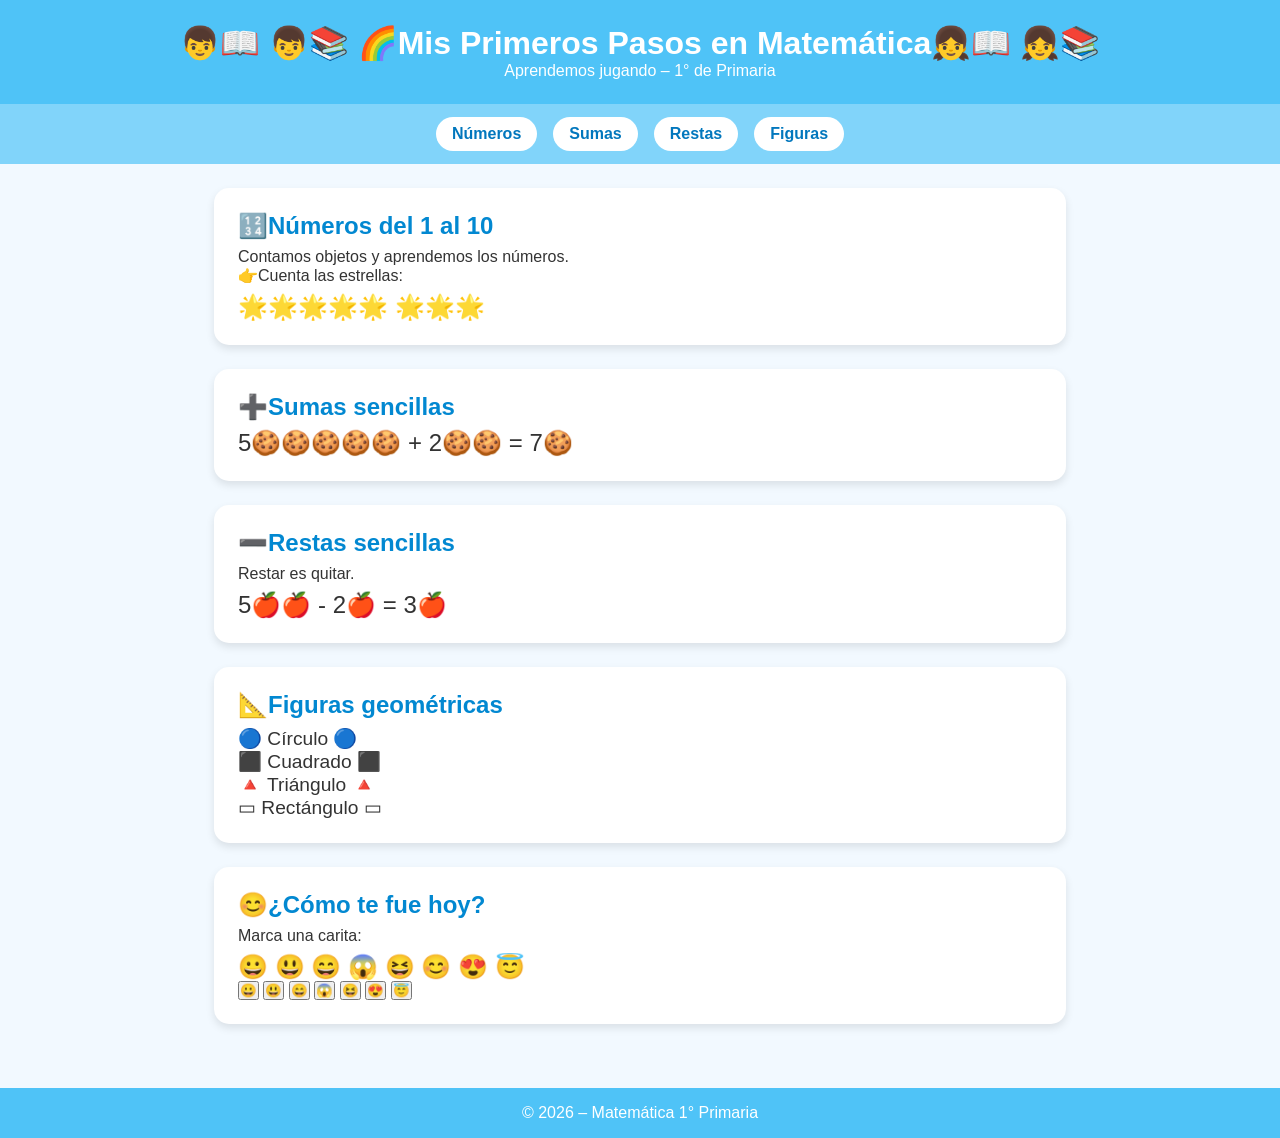
==== index.html @ a9d30af7 "Add files via upload" ====
﻿<!DOCTYPE html>
<html lang="es">
<head>
 <meta charset="UTF-8">
 <title>Matemática 1° Primaria</title>
 <meta name="viewport" content="width=device-width, initial-scale=1.0">
 <link rel="stylesheet" href="estilos.css">
</head>
<body>
<header>
 <h1> 👦📖 👦📚 🌈Mis Primeros Pasos en Matemática👧📖 👧📚</h1>
 <p>Aprendemos jugando – 1° de Primaria</p>
</header>
<nav>
 <a href="#numeros">Números</a>
 <a href="#suma">Sumas</a>
 <a href="#resta">Restas</a>
 <a href="#figuras">Figuras</a>
</nav>

<main>

<section id="numeros" class="tarjeta">
<h2>🔢Números del 1 al 10</h2>
<p>Contamos objetos y aprendemos los números.</p>
<p>👉Cuenta las estrellas:</p>
<p class="ejemplo">🌟🌟🌟🌟🌟 🌟🌟🌟</p>
</section>

<section id="suma" class="tarjeta">
<h2>➕Sumas sencillas</h2>
<p class="ejemplo">5🍪🍪🍪🍪🍪 + 2🍪🍪 = 7🍪</p>
</section>

<section id="resta" class="tarjeta">
<h2>➖Restas sencillas</h2>
 <p>Restar es quitar.</p>
<p class="ejemplo">5🍎🍎 - 2🍎 = 3🍎</p>
</section>

<section id="figuras" class="tarjeta">
<h2>📐Figuras geométricas</h2>
<ul>
<li>🔵 Círculo 🔵</li>
<li>⬛ Cuadrado ⬛</li>
<li>🔺 Triángulo 🔺</li>
<li>▭ Rectángulo ▭</li>
</ul>
</section>

<section class="tarjeta">
<h2>😊¿Cómo te fue hoy?</h2>
<p>Marca una carita:</p>
 <p class="ejemplo">😀 😃 😄 😱 😆  😊  😍  😇  </p>

<!-- AGREGADO -->
<button onclick="evaluar('😀')">😀</button>
<button onclick="evaluar('😃')">😃</button>
<button onclick="evaluar('😄')">😄</button>
<button onclick="evaluar('😱')">😱</button>
<button onclick="evaluar('😆')">😆</button>
<button onclick="evaluar('😍')">😍</button>
<button onclick="evaluar('😇')">😇</button>

</section>

<p id="final"></p>
</section>

</main>

<footer>
<p>© 2026 – Matemática 1° Primaria</p>
</footer>

<script src="js/script.js"></script>
</body>
</html>
---- estilos.css ----
﻿* {
 margin: 0;
 padding: 0;
 box-sizing: border-box;
 font-family: "Comic Sans MS", Arial, sans-serif;
}
body {
 background-color: #f2f9ff;
 color: #333;
}
header {
 background-color: #4fc3f7;
 color: white;
 text-align: center;
 padding: 1.5rem;
}
nav {
 background-color: #81d4fa;
 display: flex;
 justify-content: center;
 gap: 1rem;
 padding: 0.8rem;
}
nav a {
 background-color: white;
 padding: 0.5rem 1rem;
 border-radius: 20px;
 text-decoration: none;
 color: #0277bd;
 font-weight: bold;
}
nav a:hover {
 background-color: #e1f5fe;
}
main {
 padding: 1.5rem;
 display: grid;
 gap: 1.5rem;
 max-width: 900px;
 margin: auto;
}
.tarjeta {
 background-color: white;
 padding: 1.5rem;
 border-radius: 15px;
 box-shadow: 0 4px 8px rgba(0,0,0,0.1);
}
.tarjeta h2 {
 margin-bottom: 0.5rem;
color: #0288d1;
}
.ejemplo {
 font-size: 1.5rem;
 margin-top: 0.5rem;
}
ul {
 list-style: none;
 font-size: 1.2rem;
}
footer {
 background-color: #4fc3f7;
 color: white;
 text-align: center;
 padding: 1rem;
 margin-top: 1rem;
}
/* Responsive */
@media (max-width: 600px) {
 nav {
 flex-direction: column;
 align-items: center;
 }
.tarjeta {
margin: 10px;
padding: 15px;
}

h1 {
font-size: 20px;
}

button {
width: 100%;
}

input {
width: 100%;
}
}

}
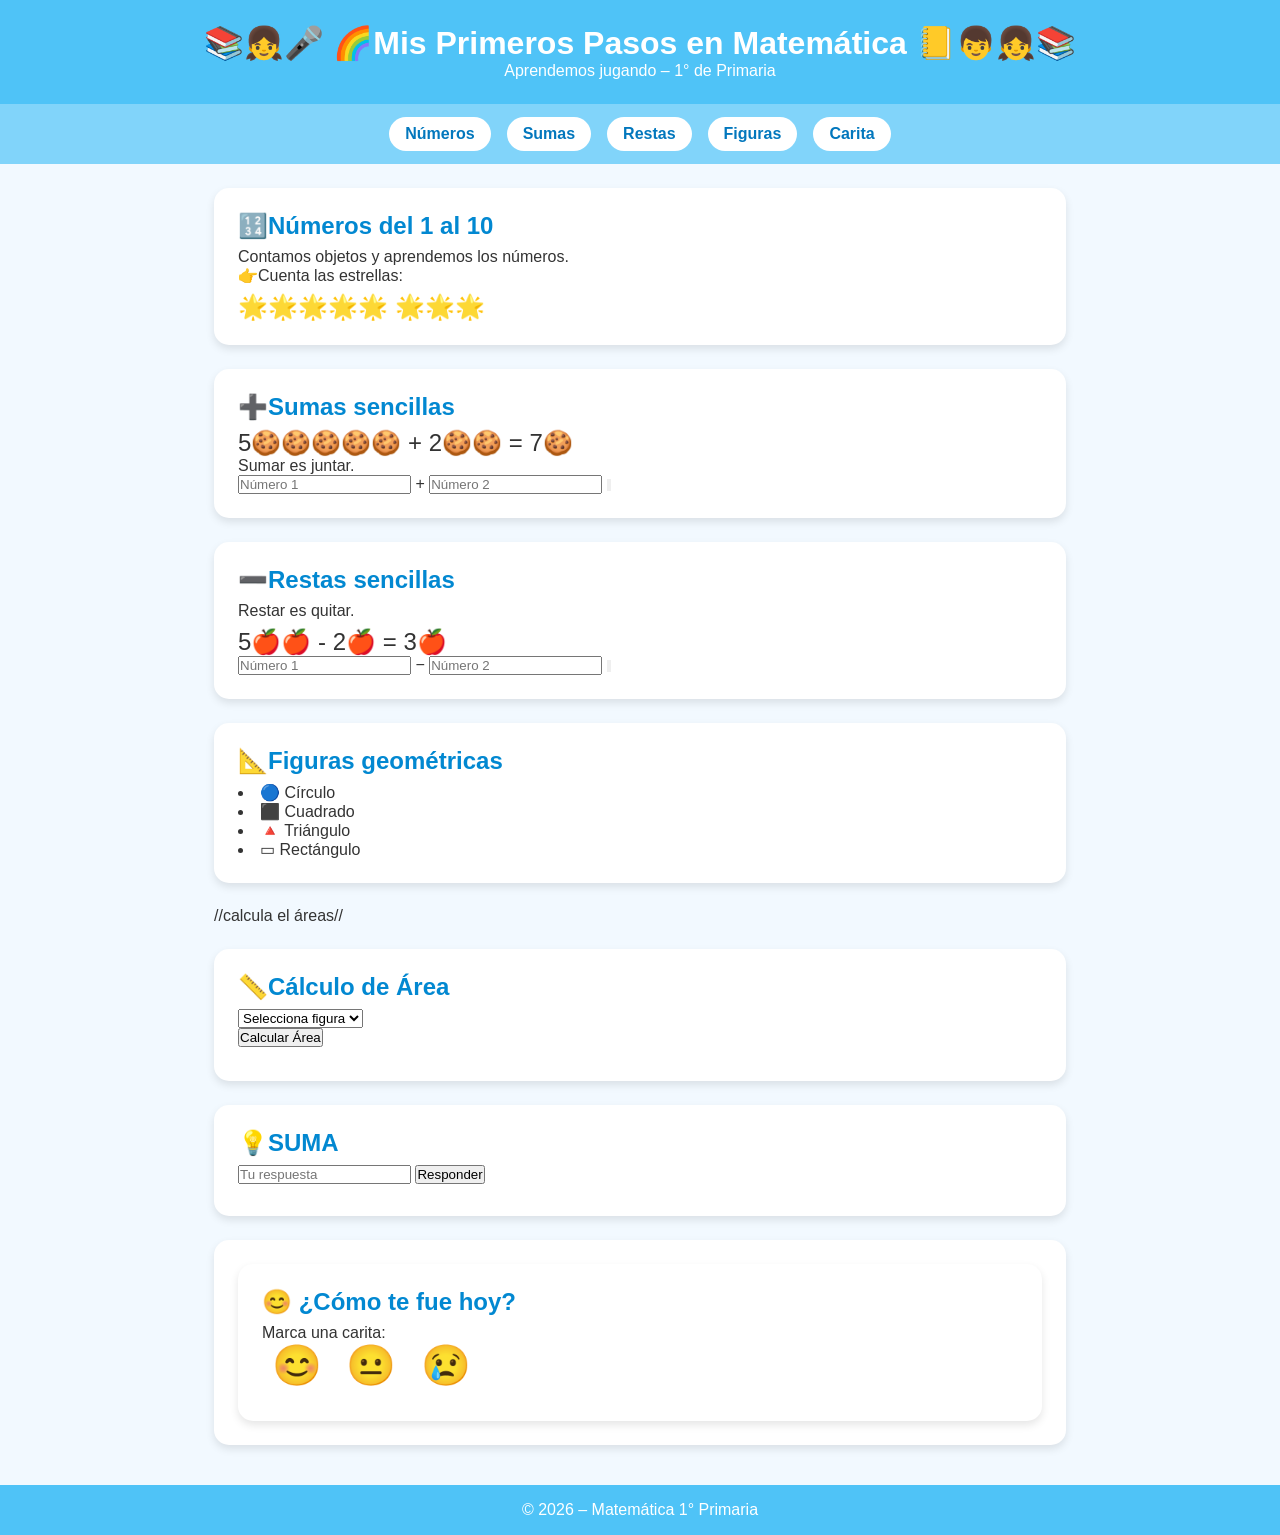
==== commit ef6b3231: "Rename Index.html to index.html" ====
--- a/index.html
+++ b/index.html
@@ -8,7 +8,7 @@
 </head>
 <body>
 <header>
- <h1> 👦📖 👦📚 🌈Mis Primeros Pasos en Matemática👧📖 👧📚</h1>
+ <h1>  📚👧🎤   🌈Mis Primeros Pasos en Matemática 📒👦👧📚</h1>
  <p>Aprendemos jugando – 1° de Primaria</p>
 </header>
 <nav>
@@ -16,6 +16,7 @@
  <a href="#suma">Sumas</a>
  <a href="#resta">Restas</a>
  <a href="#figuras">Figuras</a>
+<a href="#carita">Carita</a>
 </nav>
 
 <main>
@@ -25,55 +26,133 @@
 <p>Contamos objetos y aprendemos los números.</p>
 <p>👉Cuenta las estrellas:</p>
 <p class="ejemplo">🌟🌟🌟🌟🌟 🌟🌟🌟</p>
+
 </section>
+
 
 <section id="suma" class="tarjeta">
 <h2>➕Sumas sencillas</h2>
 <p class="ejemplo">5🍪🍪🍪🍪🍪 + 2🍪🍪 = 7🍪</p>
+   <p>Sumar es juntar.</p>
+
+ 
+   <input type="number" id="num1" placeholder="Número 1">
+
+    +
+    
+<input type="number" id="num2" placeholder="Número 2">
+
+    <button onclick="sumar()">
+
+
+    <p class="ejemplo" id="resultadoSuma"> </p>
+
 </section>
+
 
 <section id="resta" class="tarjeta">
 <h2>➖Restas sencillas</h2>
  <p>Restar es quitar.</p>
 <p class="ejemplo">5🍎🍎 - 2🍎 = 3🍎</p>
+<input type="number" id="num3" placeholder="Número 1">
+
+    −
+    
+<input type="number" id="num4" placeholder="Número 2">
+
+    <button onclick="restar()">
+
+    <p class="ejemplo" id="resultadoResta"></p>
+</section>
 </section>
 
 <section id="figuras" class="tarjeta">
+
+</ul>
 <h2>📐Figuras geométricas</h2>
-<ul>
-<li>🔵 Círculo 🔵</li>
-<li>⬛ Cuadrado ⬛</li>
-<li>🔺 Triángulo 🔺</li>
-<li>▭ Rectángulo ▭</li>
+<li>🔵 Círculo </li>
+<li>⬛ Cuadrado</li>
+<li>🔺 Triángulo </li>
+<li>▭ Rectángulo </li>
 </ul>
+
+</ul></p>
+
+</select>
 </section>
 
-<section class="tarjeta">
-<h2>😊¿Cómo te fue hoy?</h2>
-<p>Marca una carita:</p>
- <p class="ejemplo">😀 😃 😄 😱 😆  😊  😍  😇  </p>
+//calcula el áreas//
+<section id="area" class="tarjeta">
+<h2>📏Cálculo de Área</h2>
+<select id="figura" onchange="mostrarCampos()">
+<option value="">Selecciona figura</option>
+<option value="circulo">Circulo</option>
+<option value="cuadrado">Cuadrado</option>
+<option value="rectangulo">Rectángulo</option>
+<option value="triangulo">Triángulo</option>
+</select>
 
-<!-- AGREGADO -->
-<button onclick="evaluar('😀')">😀</button>
-<button onclick="evaluar('😃')">😃</button>
-<button onclick="evaluar('😄')">😄</button>
-<button onclick="evaluar('😱')">😱</button>
-<button onclick="evaluar('😆')">😆</button>
-<button onclick="evaluar('😍')">😍</button>
-<button onclick="evaluar('😇')">😇</button>
+<div id="campos"></div>
+
+<button onclick="calcularArea()">Calcular Área</button>
+
+<p class="ejemplo" id="resultadoArea"></p>
+<p id="resultadoArea" class="ejemplo"></p>
+
+
+
+    <!-- AQUÍ SE DIBUJA -->
+
+    <div id="dibujoArea"></div>
+
+
+</section>
+<section id="juego" class="tarjeta">
+
+    <h2>💡SUMA</h2>
+
+
+    <p id="pregunta"></p>
+
+
+    <input type="number" id="respuestaJuego" placeholder="Tu respuesta">
+
+    <button onclick="verificar()">Responder</button>
+
+
+    <p class="ejemplo" id="mensajeJuego"></p>
 
 </section>
 
+
+<section class="tarjeta">
+
+<section id="carita" class="tarjeta">  
+<h2>😊 ¿Cómo te fue hoy?</h2>
+       <p>Marca una carita:</p> 
+    <div class="caritas">
+ 
+       <span onclick="respuesta('excelente')">😊</span>
+ 
+       <span onclick="respuesta('regular')">😐</span>
+ 
+       <span onclick="respuesta('mal')">😢</span>
+
+    </div>
+
+
+    <p class="ejemplo" id="mensaje"></p>
+<meta name="viewport" content="width=device-width, initial-scale=1.0">
+  
+</section>
 <p id="final"></p>
 </section>
-
 </main>
-
 <footer>
 <p>© 2026 – Matemática 1° Primaria</p>
 </footer>
-
-<script src="js/script.js"></script>
+<script src="script.js"></script>
 </body>
+<meta name="viewport" content="width=device-width, initial-scale=1.0">
 </html>
 
--- a/estilos.css
+++ b/estilos.css
@@ -14,6 +14,7 @@
  text-align: center;
  padding: 1.5rem;
 }
+
 nav {
  background-color: #81d4fa;
  display: flex;
@@ -47,7 +48,7 @@
 }
 .tarjeta h2 {
  margin-bottom: 0.5rem;
-color: #0288d1;
+ color: #0288d1;
 }
 .ejemplo {
  font-size: 1.5rem;
@@ -70,10 +71,73 @@
  flex-direction: column;
  align-items: center;
  }
-.tarjeta {
-margin: 10px;
-padding: 15px;
 }
+
+#estrellas span {
+font-size: 2rem;
+cursor: pointer;
+}
+
+/* FIGURAS */
+.circulo { width:100px; height:100px; background:red; border-radius:50%; }
+.cuadrado { width:100px; height:100px; background:blue; }
+.rectangulo { width:150px; height:80px; background:green; }
+.triangulo {
+width:0;
+height:0;
+border-left:50px solid transparent;
+border-right:50px solid transparent;
+border-bottom:100px solid orange;
+}
+
+#figuraDibujo, #dibujoArea {
+display:flex;
+justify-content:center;
+margin-top:10px;
+}
+#figuraDibujo {
+margin-top: 20px;
+display: flex;
+justify-content: center;
+align-items: center;
+height: 150px;
+}
+/* CARITAS */
+.caritas span {
+
+    font-size: 2.5rem;
+
+    cursor: pointer;
+
+    margin: 10px;
+
+    transition: transform 0.3s;
+}
+
+.caritas span:hover {
+
+    transform: scale(1.3);
+}
+
+@media (max-width: 600px) {
+ 
+   
+    nav {
+
+        flex-direction: column;
+ 
+       align-items: center;
+
+    }
+
+
+    .tarjeta {
+
+        margin: 10px;
+ 
+       padding: 15px;
+ 
+   }
 
 h1 {
 font-size: 20px;
@@ -83,9 +147,33 @@
 width: 100%;
 }
 
-input {
+input{
 width: 100%;
 }
+/* 📱 CELULARES */
+@media (max-width: 600px) {
+
+.tarjeta {
+width: 90%;
+padding: 15px;
 }
 
-}+select, input, button {
+width: 100%;
+font-size: 1rem;
+}
+
+h1 {
+font-size: 1.5rem;
+}
+
+#dibujoArea {
+transform: scale(0.8);
+}
+
+body {
+    max-width: 500px;
+    margin: auto;
+    box-shadow: 0 0 15px rgba(0,0,0,0.2);
+    border-radius: 15px;
+}
